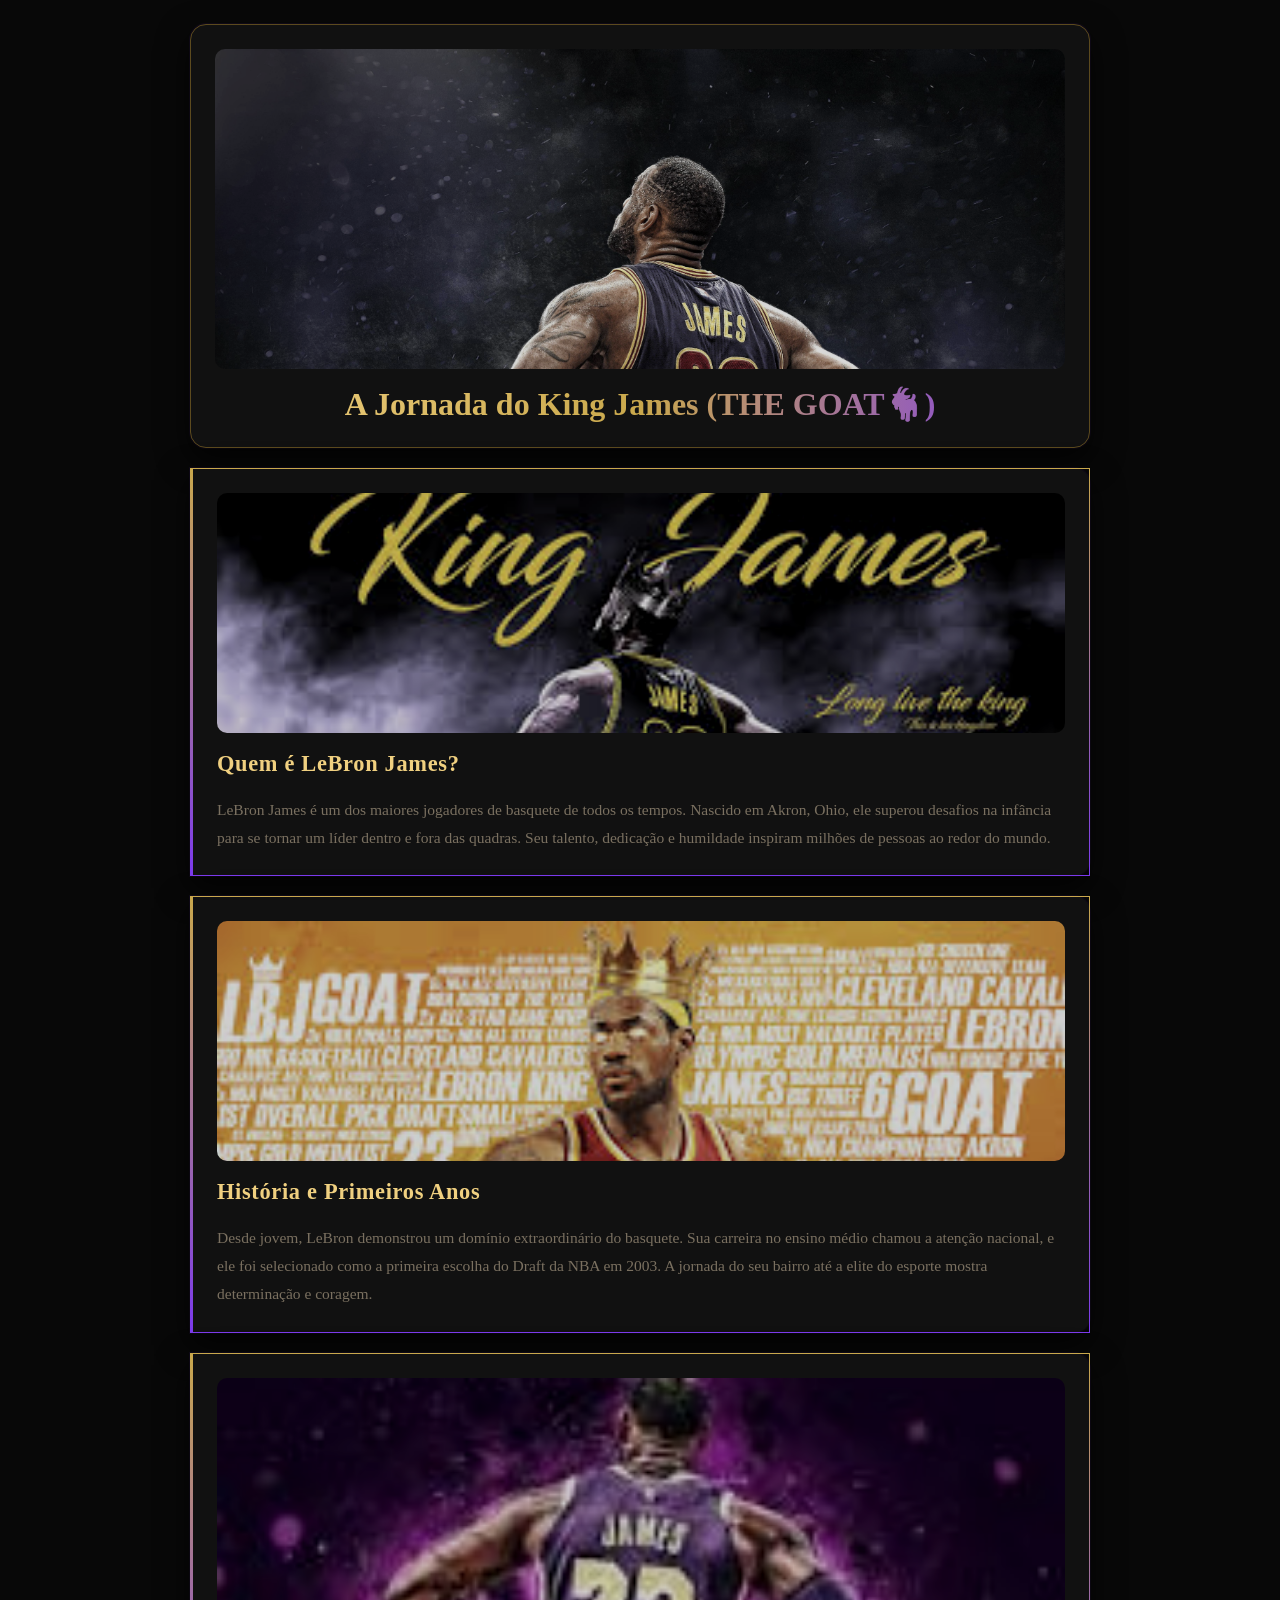
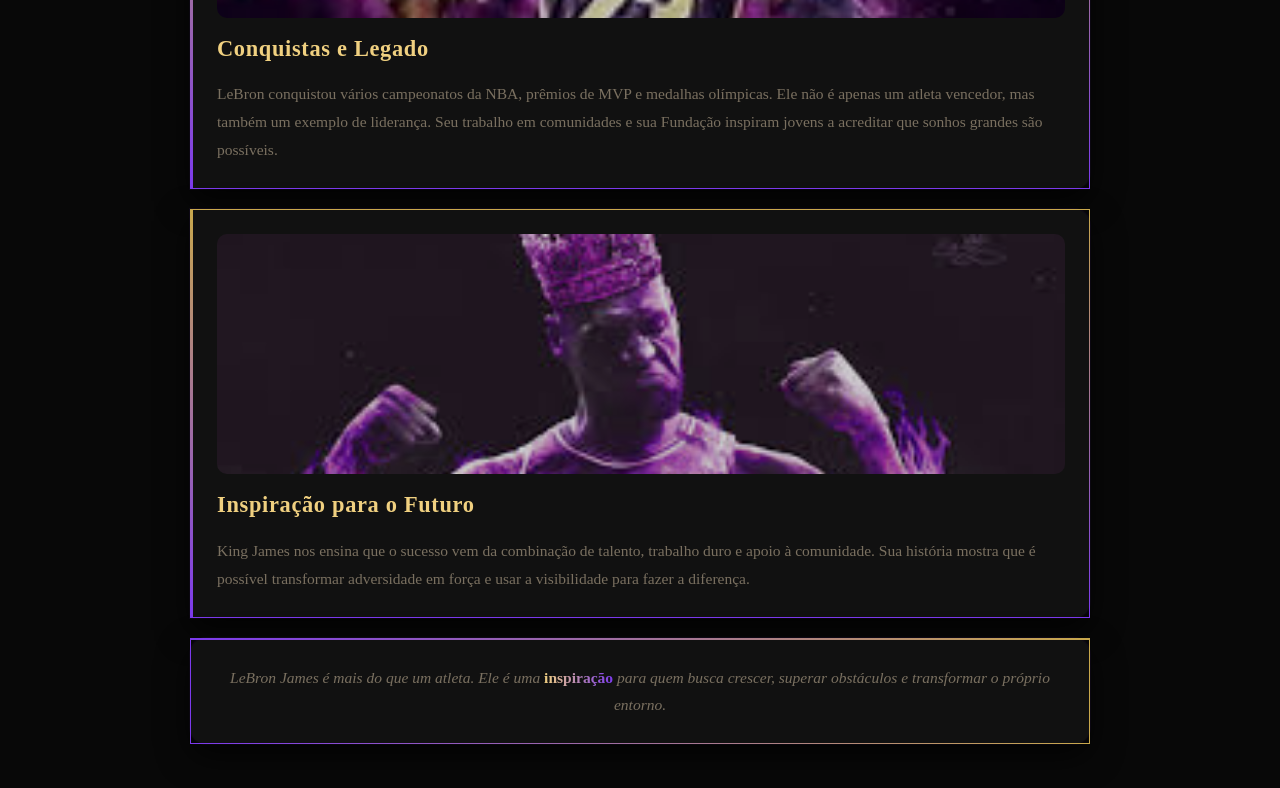
==== lebron.html @ 349b0df4 "primeiro commit da pagina" ====
<!DOCTYPE html>
<html lang="pt-BR">
<head>
    <meta charset="UTF-8">
    <meta name="viewport" content="width=device-width, initial-scale=1.0">
    <title>LeBron James - King James</title>
    <style>
        /* ── variáveis de cor ── */
        :root {
            --black:       #080808;
            --card-bg:     #111111;
            --gold:        #C9A84C;
            --gold-light:  #F0D080;
            --gold-dim:    #5C4A1E;
            --purple:      #7C3AED;
            --purple-dark: #3B0764;
            --text:        #E8DFC8;
            --muted:       #7A7060;
        }

        body {
            font-family: Georgia, 'Times New Roman', serif;
            background: var(--black);
            color: var(--text);
            margin: 0;
            padding: 0;
        }

        main {
            max-width: 900px;
            margin: 0 auto;
            padding: 24px;
        }

        /* ── header, seções e footer ── */
        header,
        section,
        footer {
            background: var(--card-bg);
            border-radius: 16px;
            border: 1px solid var(--gold-dim);
            box-shadow:
                0 12px 32px rgba(0, 0, 0, 0.7),
                0 0 0 1px rgba(124, 58, 237, 0.08);
            margin-bottom: 20px;
            padding: 24px;
            transition: border-color 0.3s;
        }

        header:hover,
        section:hover,
        footer:hover {
            border-color: var(--purple);
        }

        /* barra decorativa esquerda dourado → roxo */
        section {
            border-left: 3px solid;
            border-image: linear-gradient(to bottom, var(--gold), var(--purple)) 1;
            border-radius: 0 16px 16px 0;
        }

        /* ── header ── */
        header img {
            width: 100%;
            height: 320px;          /* altura fixa do banner */
            object-fit: cover;
            object-position: top center;
            border-radius: 10px;
            margin-bottom: 16px;
            display: block;
            filter: brightness(0.85) saturate(0.7);
        }

        header h1 {
            margin: 0;
            font-size: 2rem;
            text-align: center;
            background: linear-gradient(90deg, var(--gold-light), var(--gold), var(--purple));
            -webkit-background-clip: text;
            -webkit-text-fill-color: transparent;
            background-clip: text;
        }

        /* ── imagens das seções ── */
        section img {
            width: 100%;
            height: 240px;          /* altura fixa uniforme */
            object-fit: cover;
            object-position: center 20%;
            border-radius: 10px;
            margin-bottom: 18px;
            display: block;
            filter: brightness(0.80) saturate(0.6) contrast(1.05);
            transition: transform 0.4s, filter 0.4s;
        }

        section img:hover {
            transform: scale(1.02);
            filter: brightness(0.90) saturate(0.75) contrast(1.05);
        }

        /* ── títulos h2 ── */
        section h2 {
            margin-top: 0;
            font-size: 1.4rem;
            letter-spacing: 0.03em;
            background: linear-gradient(90deg, var(--gold-light) 50%, var(--purple) 100%);
            -webkit-background-clip: text;
            -webkit-text-fill-color: transparent;
            background-clip: text;
        }

        /* ── parágrafos ── */
        p {
            line-height: 1.80;
            margin: 0;
            color: var(--muted);
            font-size: 0.97rem;
        }

        /* ── footer ── */
        footer {
            border-top: 2px solid;
            border-image: linear-gradient(to right, var(--purple), var(--gold)) 1;
            text-align: center;
        }

        footer p {
            font-style: italic;
            color: var(--muted);
        }

        footer p strong {
            background: linear-gradient(90deg, var(--gold-light), var(--purple));
            -webkit-background-clip: text;
            -webkit-text-fill-color: transparent;
            background-clip: text;
            font-style: normal;
        }
    </style>
</head>
<body>
    <main>
        <header>
            <img src="wp2567742-lebron-wallpaper.jpg" alt="LeBron James imagem">
            <h1>A Jornada do King James (THE GOAT🐐)</h1>
        </header>

        <section>
            <img src="download.jpg" alt="Imagem relacionada à introdução de LeBron James">
            <h2>Quem é LeBron James?</h2>
            <p>LeBron James é um dos maiores jogadores de basquete de todos os tempos. Nascido em Akron, Ohio, ele superou desafios na infância para se tornar um líder dentro e fora das quadras. Seu talento, dedicação e humildade inspiram milhões de pessoas ao redor do mundo.</p>
        </section>

        <section>
            <img src="download (3).jpg" alt="Imagem relacionada aos primeiros anos de LeBron James">
            <h2>História e Primeiros Anos</h2>
            <p>Desde jovem, LeBron demonstrou um domínio extraordinário do basquete. Sua carreira no ensino médio chamou a atenção nacional, e ele foi selecionado como a primeira escolha do Draft da NBA em 2003. A jornada do seu bairro até a elite do esporte mostra determinação e coragem.</p>
        </section>

        <section>
            <img src="lbl.jpg" alt="Imagem relacionada às conquistas de LeBron James">
            <h2>Conquistas e Legado</h2>
            <p>LeBron conquistou vários campeonatos da NBA, prêmios de MVP e medalhas olímpicas. Ele não é apenas um atleta vencedor, mas também um exemplo de liderança. Seu trabalho em comunidades e sua Fundação inspiram jovens a acreditar que sonhos grandes são possíveis.</p>
        </section>

        <section>
            <img src="images.jpg" alt="Imagem relacionada à inspiração de LeBron James para o futuro">
            <h2>Inspiração para o Futuro</h2>
            <p>King James nos ensina que o sucesso vem da combinação de talento, trabalho duro e apoio à comunidade. Sua história mostra que é possível transformar adversidade em força e usar a visibilidade para fazer a diferença.</p>
        </section>

        <footer>
            <p>LeBron James é mais do que um atleta. Ele é uma <strong>inspiração</strong> para quem busca crescer, superar obstáculos e transformar o próprio entorno.</p>
        </footer>
    </main>
</body>
</html>
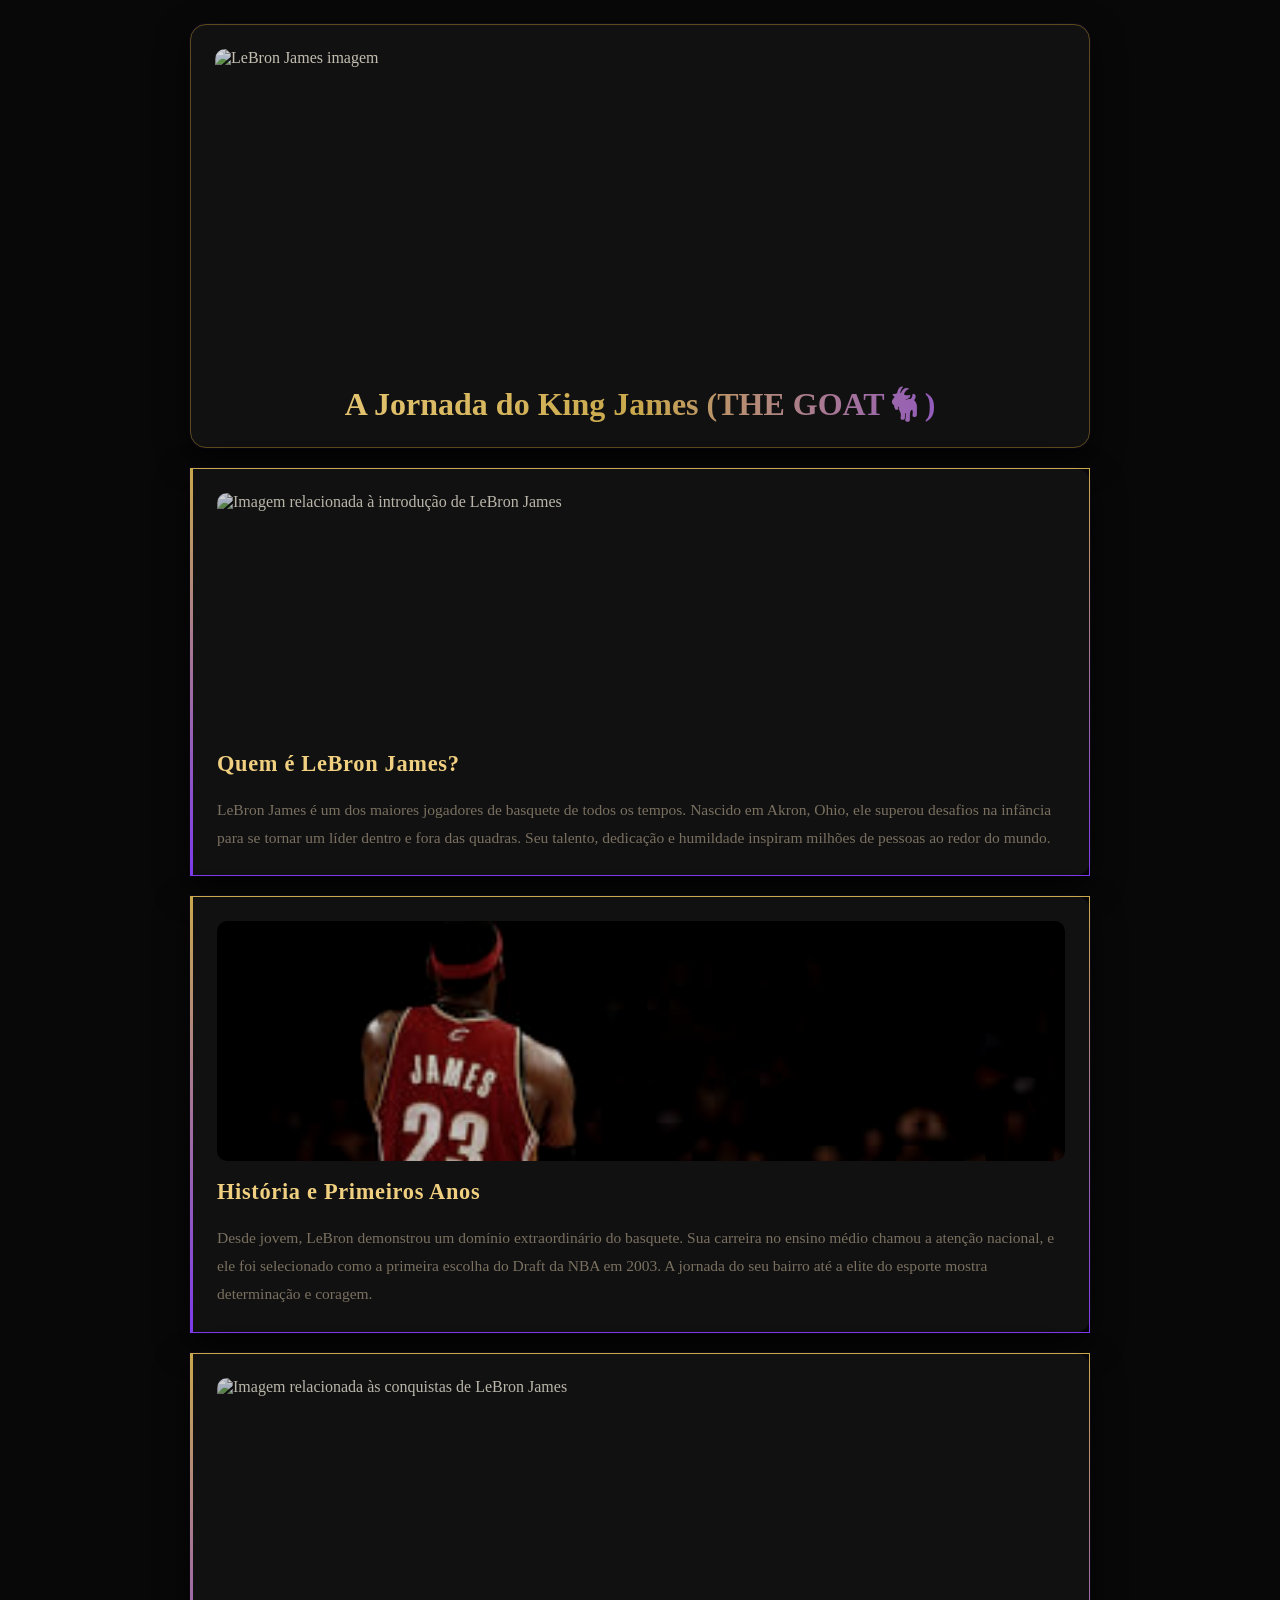
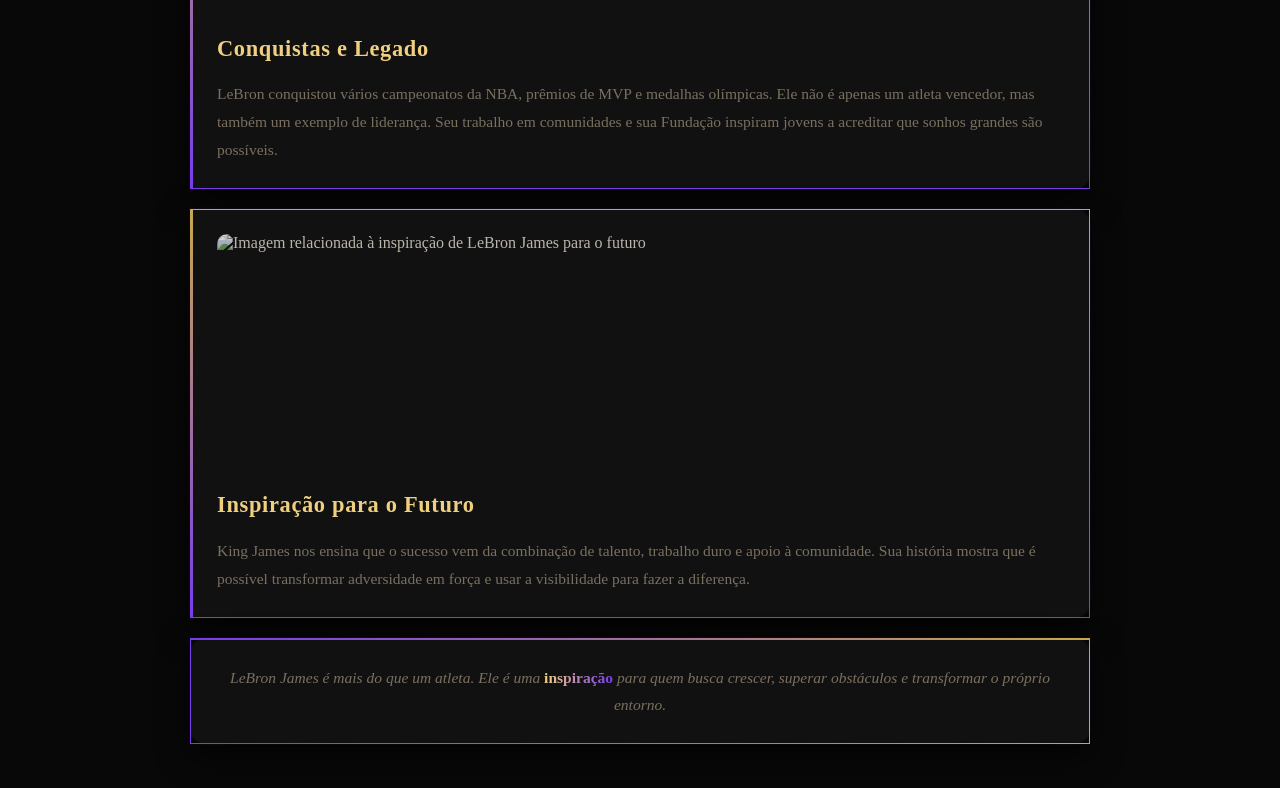
==== commit 9bf2d36d: "Segundo commit:Ajeitando o texto e as imagens para o projeto de LeBron James." ====
--- a/lebron.html
+++ b/lebron.html
@@ -143,30 +143,30 @@
 <body>
     <main>
         <header>
-            <img src="wp2567742-lebron-wallpaper.jpg" alt="LeBron James imagem">
+            <img src="https://encrypted-tbn0.gstatic.com/images?q=tbn:ANd9GcTwc7nFTqfPbRSMvtW1kOewn6BT6cx7rHIV5w&s" alt="LeBron James imagem">
             <h1>A Jornada do King James (THE GOAT🐐)</h1>
         </header>
 
         <section>
-            <img src="download.jpg" alt="Imagem relacionada à introdução de LeBron James">
+            <img src="https://encrypted-tbn0.gstatic.com/images?q=tbn:ANd9GcTjvzcdQgtonMWQHlNTe4McNKBp7NAVjJdzCg&s" alt="Imagem relacionada à introdução de LeBron James">
             <h2>Quem é LeBron James?</h2>
             <p>LeBron James é um dos maiores jogadores de basquete de todos os tempos. Nascido em Akron, Ohio, ele superou desafios na infância para se tornar um líder dentro e fora das quadras. Seu talento, dedicação e humildade inspiram milhões de pessoas ao redor do mundo.</p>
         </section>
 
         <section>
-            <img src="download (3).jpg" alt="Imagem relacionada aos primeiros anos de LeBron James">
+            <img src="[data-uri]" alt="Imagem relacionada aos primeiros anos de LeBron James">
             <h2>História e Primeiros Anos</h2>
             <p>Desde jovem, LeBron demonstrou um domínio extraordinário do basquete. Sua carreira no ensino médio chamou a atenção nacional, e ele foi selecionado como a primeira escolha do Draft da NBA em 2003. A jornada do seu bairro até a elite do esporte mostra determinação e coragem.</p>
         </section>
 
         <section>
-            <img src="lbl.jpg" alt="Imagem relacionada às conquistas de LeBron James">
+            <img src="https://encrypted-tbn0.gstatic.com/images?q=tbn:ANd9GcSzL7V3aEqcoV1d5jSij7_jmOUSqpq5t0fUPw&s" alt="Imagem relacionada às conquistas de LeBron James">
             <h2>Conquistas e Legado</h2>
             <p>LeBron conquistou vários campeonatos da NBA, prêmios de MVP e medalhas olímpicas. Ele não é apenas um atleta vencedor, mas também um exemplo de liderança. Seu trabalho em comunidades e sua Fundação inspiram jovens a acreditar que sonhos grandes são possíveis.</p>
         </section>
 
         <section>
-            <img src="images.jpg" alt="Imagem relacionada à inspiração de LeBron James para o futuro">
+            <img src="https://encrypted-tbn0.gstatic.com/images?q=tbn:ANd9GcTzqTWa66UpRO2nGoUzEi9bM7URZSu_AT621g&s" alt="Imagem relacionada à inspiração de LeBron James para o futuro">
             <h2>Inspiração para o Futuro</h2>
             <p>King James nos ensina que o sucesso vem da combinação de talento, trabalho duro e apoio à comunidade. Sua história mostra que é possível transformar adversidade em força e usar a visibilidade para fazer a diferença.</p>
         </section>
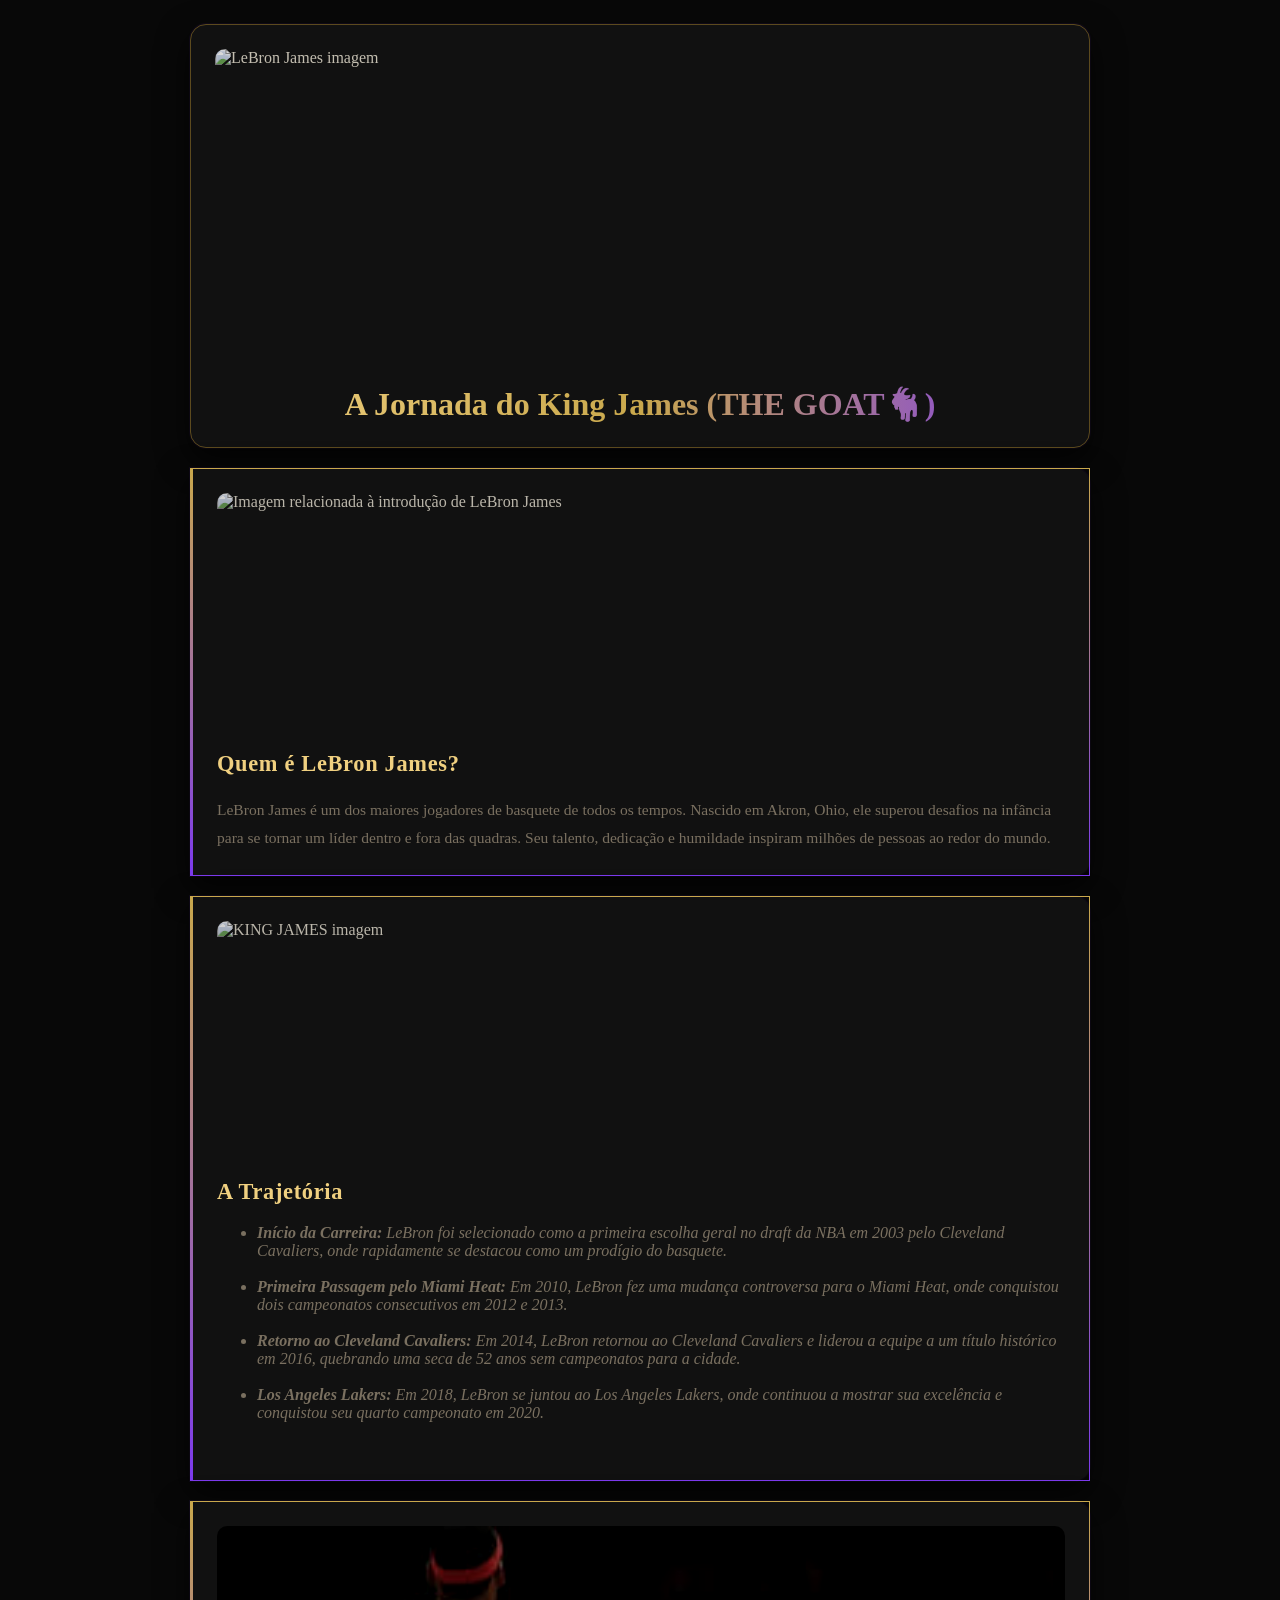
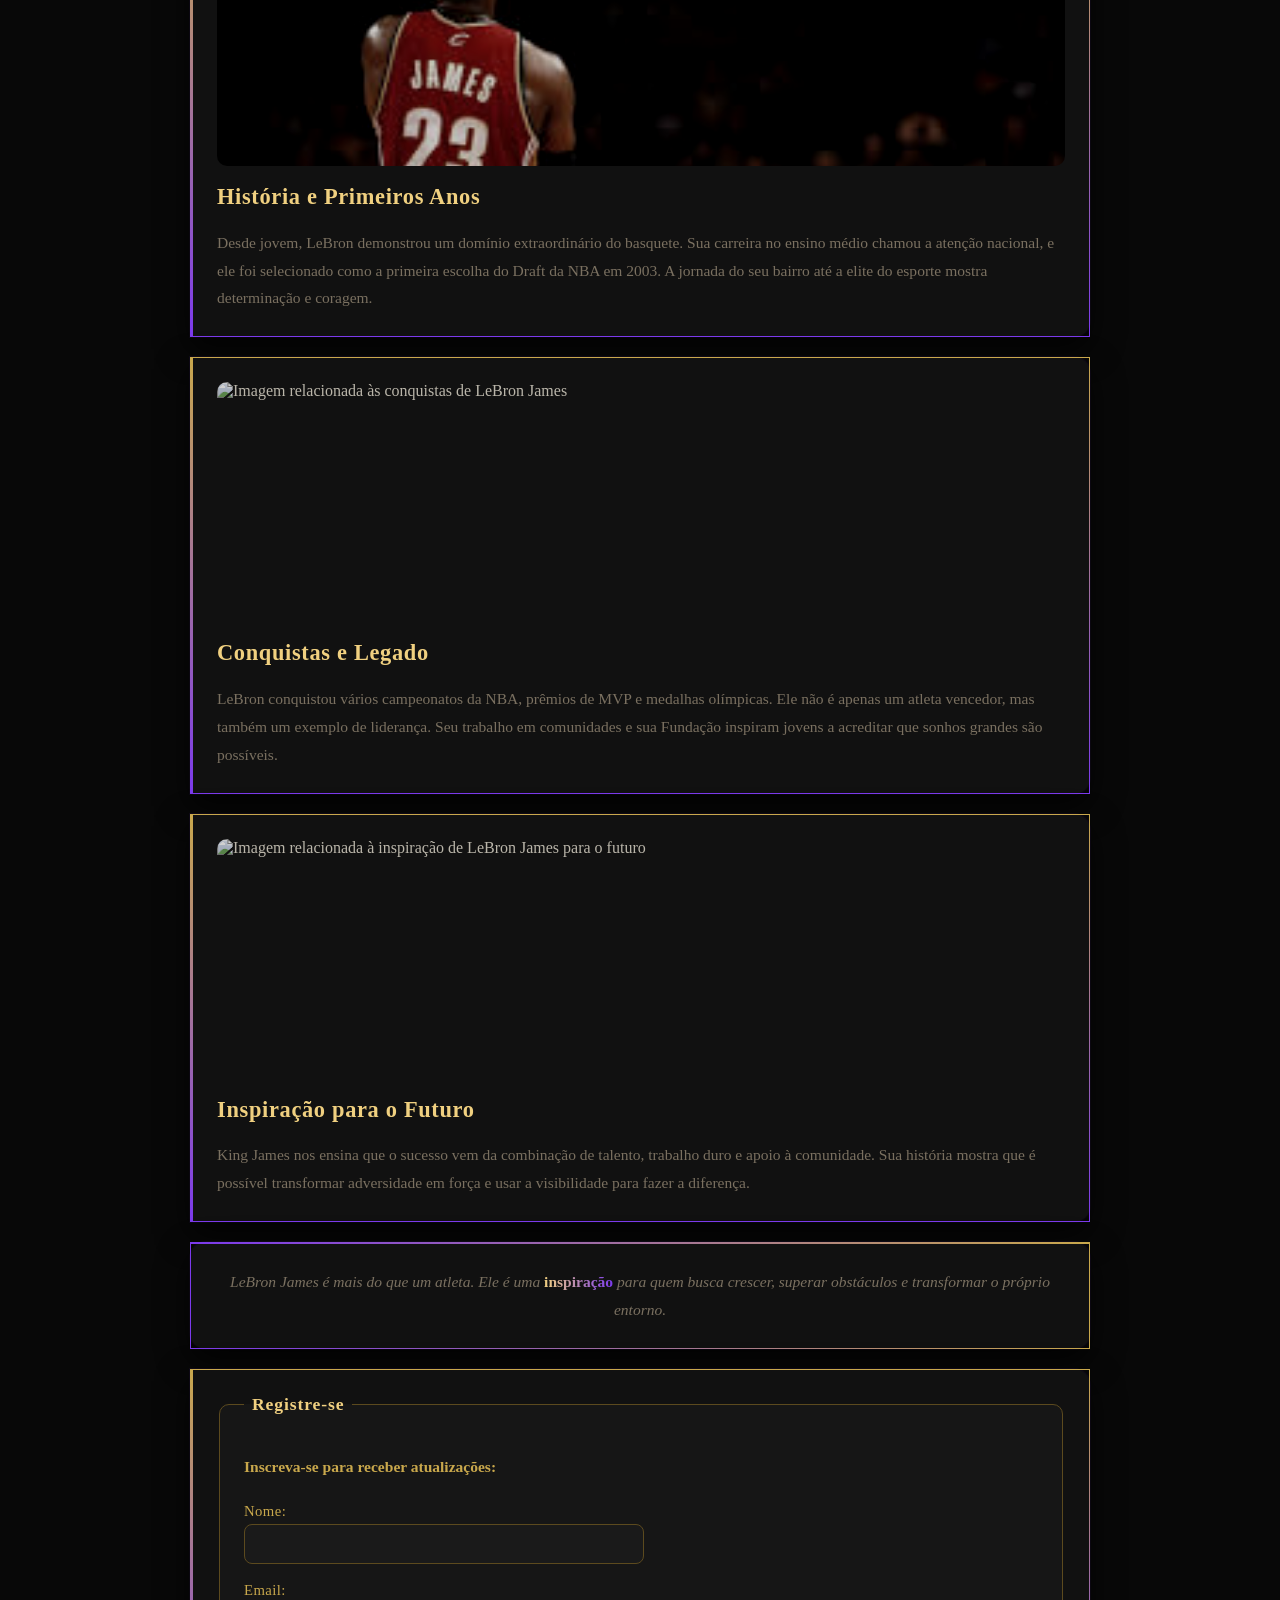
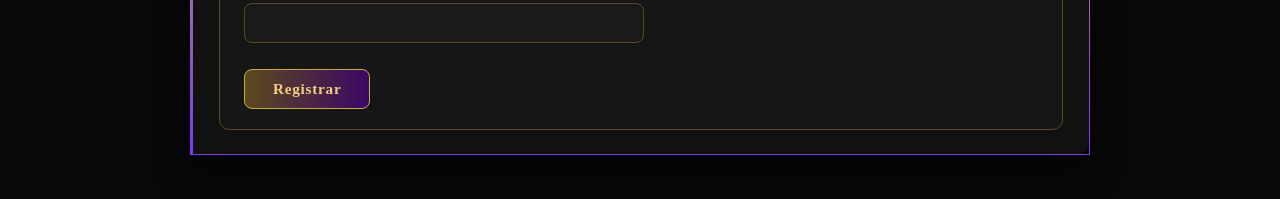
==== commit 6bfa0b18: "ultimo commit:Projeto King James finalizado." ====
--- a/lebron.html
+++ b/lebron.html
@@ -138,6 +138,80 @@
             background-clip: text;
             font-style: normal;
         }
+        ul {
+            font-style: italic;
+            color: var(--muted);
+        }
+        section:last-of-type p {
+            color: var(--gold);
+        }
+        /* ── formulário ── */
+        section form {
+            width: 100%;
+        }
+        section fieldset {
+            border: 1px solid var(--gold-dim);
+            border-radius: 10px;
+            padding: 20px 24px;
+            background: rgba(255, 255, 255, 0.02);
+        }
+        section fieldset legend {
+            color: var(--gold-light);
+            font-size: 1.1rem;
+            font-weight: bold;
+            letter-spacing: 0.05em;
+            padding: 0 8px;
+        }
+        section fieldset p {
+            color: var(--text);
+            margin-bottom: 4px;
+        }
+        section fieldset label {
+            display: block;
+            color: var(--gold);
+            font-size: 0.92rem;
+            margin-bottom: 4px;
+            letter-spacing: 0.03em;
+        }
+        section fieldset input[type="text"],
+        section fieldset input[type="email"] {
+            width: 100%;
+            max-width: 400px;
+            padding: 10px 14px;
+            background: #1a1a1a;
+            border: 1px solid var(--gold-dim);
+            border-radius: 8px;
+            color: var(--text);
+            font-family: Georgia, serif;
+            font-size: 0.95rem;
+            outline: none;
+            transition: border-color 0.3s, box-shadow 0.3s;
+            box-sizing: border-box;
+        }
+        section fieldset input[type="text"]:focus,
+        section fieldset input[type="email"]:focus {
+            border-color: var(--gold);
+            box-shadow: 0 0 0 2px rgba(201, 168, 76, 0.2);
+        }
+        section fieldset input[type="submit"] {
+            margin-top: 8px;
+            padding: 10px 28px;
+            background: linear-gradient(90deg, var(--gold-dim), var(--purple-dark));
+            border: 1px solid var(--gold);
+            border-radius: 8px;
+            color: var(--gold-light);
+            font-family: Georgia, serif;
+            font-size: 0.95rem;
+            font-weight: bold;
+            letter-spacing: 0.05em;
+            cursor: pointer;
+            transition: background 0.3s, transform 0.2s, box-shadow 0.3s;
+        }
+        section fieldset input[type="submit"]:hover {
+            background: linear-gradient(90deg, var(--gold), var(--purple));
+            box-shadow: 0 4px 16px rgba(201, 168, 76, 0.3);
+            transform: translateY(-1px);
+        }
     </style>
 </head>
 <body>
@@ -154,6 +228,17 @@
         </section>
 
         <section>
+            <img src="https://encrypted-tbn0.gstatic.com/images?q=tbn:ANd9GcSJYN0Frc9XUDpl1KwmBYcNrPkol-orh9gv6g&s" alt="KING JAMES imagem">
+            <h2>A Trajetória</h2>
+            <ul>
+                <li><strong>Início da Carreira:</strong> LeBron foi selecionado como a primeira escolha geral no draft da NBA em 2003 pelo Cleveland Cavaliers, onde rapidamente se destacou como um prodígio do basquete.</li><br>
+                <li><strong>Primeira Passagem pelo Miami Heat:</strong> Em 2010, LeBron fez uma mudança controversa para o Miami Heat, onde conquistou dois campeonatos consecutivos em 2012 e 2013.</li><br>
+                <li><strong>Retorno ao Cleveland Cavaliers:</strong> Em 2014, LeBron retornou ao Cleveland Cavaliers e liderou a equipe a um título histórico em 2016, quebrando uma seca de 52 anos sem campeonatos para a cidade.</li><br>
+                <li><strong>Los Angeles Lakers:</strong> Em 2018, LeBron se juntou ao Los Angeles Lakers, onde continuou a mostrar sua excelência e conquistou seu quarto campeonato em 2020.</li><br>
+            </ul>
+        </section>
+
+        <section>
             <img src="[data-uri]" alt="Imagem relacionada aos primeiros anos de LeBron James">
             <h2>História e Primeiros Anos</h2>
             <p>Desde jovem, LeBron demonstrou um domínio extraordinário do basquete. Sua carreira no ensino médio chamou a atenção nacional, e ele foi selecionado como a primeira escolha do Draft da NBA em 2003. A jornada do seu bairro até a elite do esporte mostra determinação e coragem.</p>
@@ -174,6 +259,21 @@
         <footer>
             <p>LeBron James é mais do que um atleta. Ele é uma <strong>inspiração</strong> para quem busca crescer, superar obstáculos e transformar o próprio entorno.</p>
         </footer>
+
+        <section>
+            <form action="">
+                <fieldset><legend>Registre-se</legend><br>
+                    <p><strong>Inscreva-se para receber atualizações:</strong></p><br>
+                    <label for="name">Nome:</label>
+                    <input type="text" id="name" name="name" required><br><br>
+
+                    <label for="email">Email:</label>
+                    <input type="email" id="email" name="email" required><br><br>
+
+                    <input type="submit" value="Registrar">
+                </fieldset>
+            </form>     
+        </section>
     </main>
 </body>
 </html>
